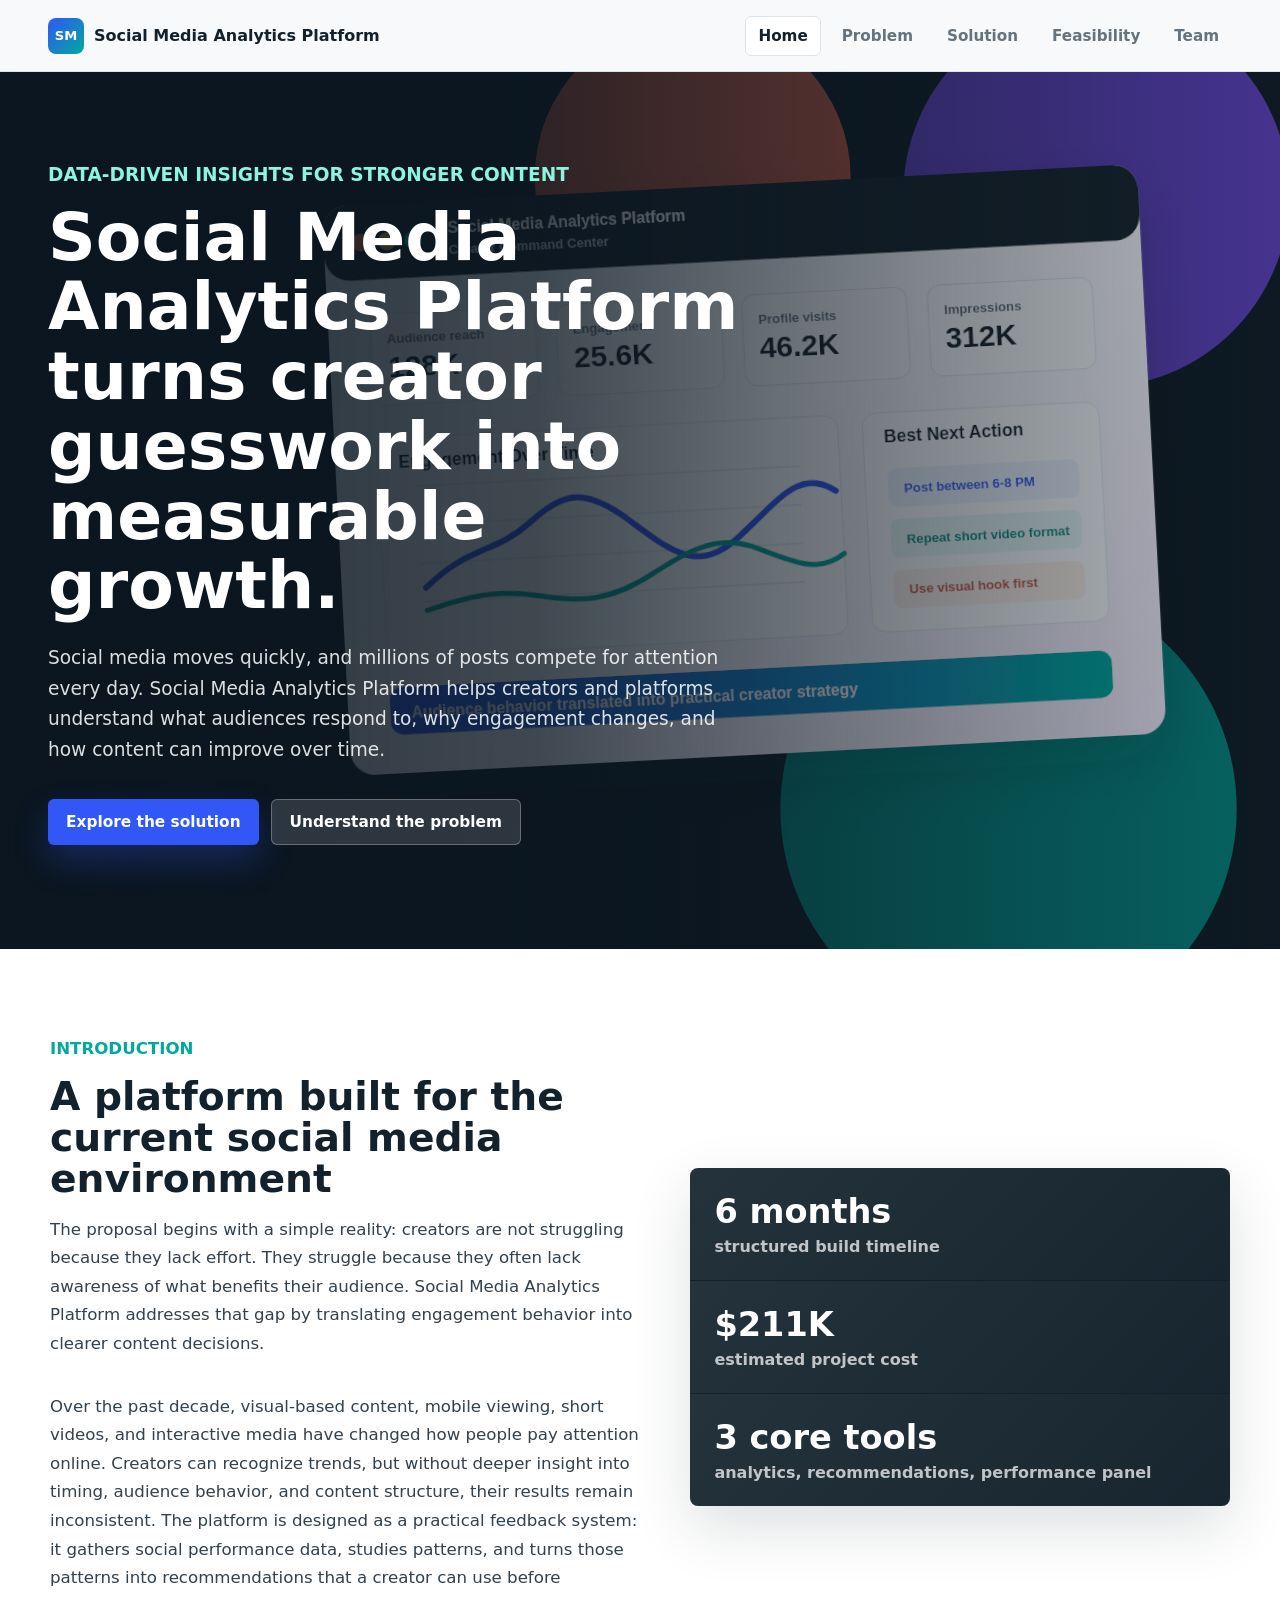
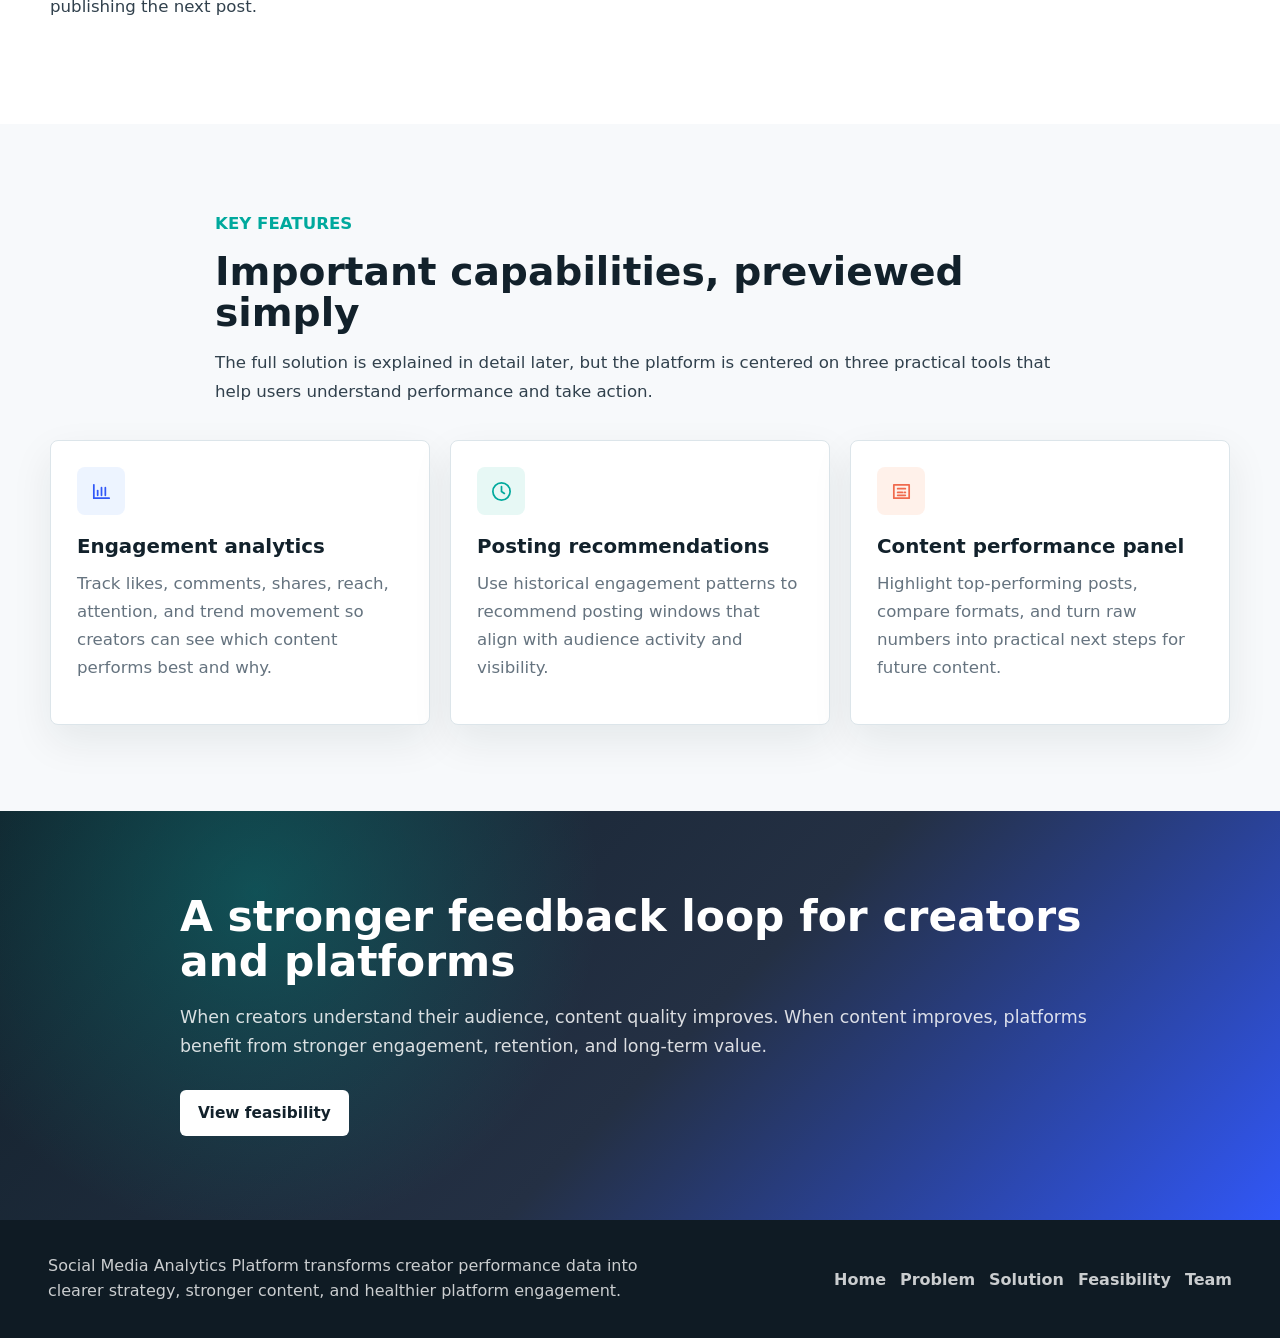
==== index.html @ 8b30f9f4 "Add files via upload" ====
<!doctype html>
<html lang="en">
  <head>
    <meta charset="UTF-8" />
    <meta name="viewport" content="width=device-width, initial-scale=1.0" />
    <title>Social Media Analytics Platform</title>
    <link rel="stylesheet" href="src/styles.css" />
    <link rel="stylesheet" href="src/team.css" />
    <link rel="stylesheet" href="src/brand-overrides.css" />
  </head>
  <body>
    <header class="site-header">
      <a href="index.html" class="brand">
        <span class="brand-mark">SM</span>
        <span>Social Media Analytics Platform</span>
      </a>
      <nav class="nav-links" aria-label="Main navigation">
        <a href="index.html" class="active">Home</a>
        <a href="problem.html">Problem</a>
        <a href="solution.html">Solution</a>
        <a href="feasibility.html">Feasibility</a>
        <a href="team.html">Team</a>
      </nav>
    </header>

    <main>
      <section class="home-hero">
        <div class="hero-shade">
          <div class="hero-copy">
            <p class="eyebrow">Data-driven insights for stronger content</p>
            <h1>Social Media Analytics Platform turns creator guesswork into measurable growth.</h1>
            <p>
              Social media moves quickly, and millions of posts compete for attention every day.
              Social Media Analytics Platform helps creators and platforms understand what audiences
              respond to, why engagement changes, and how content can improve over time.
            </p>
            <div class="hero-actions">
              <a class="button primary" href="solution.html">Explore the solution</a>
              <a class="button secondary" href="problem.html">Understand the problem</a>
            </div>
          </div>
        </div>
      </section>

      <section class="band intro-band">
        <div class="page-grid two">
          <div>
            <div class="section-header">
              <p class="eyebrow">Introduction</p>
              <h2>A platform built for the current social media environment</h2>
              <p>
                The proposal begins with a simple reality: creators are not struggling because they
                lack effort. They struggle because they often lack awareness of what benefits their
                audience. Social Media Analytics Platform addresses that gap by translating engagement
                behavior into clearer content decisions.
              </p>
            </div>
            <p class="rich-copy">
              Over the past decade, visual-based content, mobile viewing, short videos, and interactive
              media have changed how people pay attention online. Creators can recognize trends, but
              without deeper insight into timing, audience behavior, and content structure, their results
              remain inconsistent. The platform is designed as a practical feedback system: it gathers
              social performance data, studies patterns, and turns those patterns into recommendations
              that a creator can use before publishing the next post.
            </p>
          </div>

          <div class="stat-strip">
            <div>
              <strong>6 months</strong>
              <span>structured build timeline</span>
            </div>
            <div>
              <strong>$211K</strong>
              <span>estimated project cost</span>
            </div>
            <div>
              <strong>3 core tools</strong>
              <span>analytics, recommendations, performance panel</span>
            </div>
          </div>
        </div>
      </section>

      <section class="band">
        <div class="section-header">
          <p class="eyebrow">Key features</p>
          <h2>Important capabilities, previewed simply</h2>
          <p>
            The full solution is explained in detail later, but the platform is centered on three
            practical tools that help users understand performance and take action.
          </p>
        </div>

        <div class="card-grid">
          <article class="feature-card">
            <div class="feature-icon" aria-hidden="true">
              <svg class="icon" viewBox="0 0 24 24" fill="none" stroke="currentColor" stroke-width="1.8" stroke-linecap="round" stroke-linejoin="round">
                <path d="M4 19V5" /><path d="M4 19h16" /><path d="M8 16v-5" /><path d="M12 16V8" /><path d="M16 16v-8" />
              </svg>
            </div>
            <h3>Engagement analytics</h3>
            <p>
              Track likes, comments, shares, reach, attention, and trend movement so creators can see
              which content performs best and why.
            </p>
          </article>

          <article class="feature-card">
            <div class="feature-icon" aria-hidden="true">
              <svg class="icon" viewBox="0 0 24 24" fill="none" stroke="currentColor" stroke-width="1.8" stroke-linecap="round" stroke-linejoin="round">
                <path d="M12 21a9 9 0 1 0 0-18 9 9 0 0 0 0 18Z" /><path d="M12 7v5l3 2" />
              </svg>
            </div>
            <h3>Posting recommendations</h3>
            <p>
              Use historical engagement patterns to recommend posting windows that align with audience
              activity and visibility.
            </p>
          </article>

          <article class="feature-card">
            <div class="feature-icon" aria-hidden="true">
              <svg class="icon" viewBox="0 0 24 24" fill="none" stroke="currentColor" stroke-width="1.8" stroke-linecap="round" stroke-linejoin="round">
                <path d="M4 5h16v14H4Z" /><path d="M8 9h8" /><path d="M8 13h5" /><path d="M15 13h1" /><path d="M8 16h8" />
              </svg>
            </div>
            <h3>Content performance panel</h3>
            <p>
              Highlight top-performing posts, compare formats, and turn raw numbers into practical
              next steps for future content.
            </p>
          </article>
        </div>
      </section>

      <section class="cta-band">
        <div>
          <h2>A stronger feedback loop for creators and platforms</h2>
          <p>
            When creators understand their audience, content quality improves. When content improves,
            platforms benefit from stronger engagement, retention, and long-term value.
          </p>
          <a class="button light" href="feasibility.html">View feasibility</a>
        </div>
      </section>
    </main>

    <footer class="site-footer">
      <p>
        Social Media Analytics Platform transforms creator performance data into clearer strategy,
        stronger content, and healthier platform engagement.
      </p>
      <div class="footer-links">
        <a href="index.html">Home</a>
        <a href="problem.html">Problem</a>
        <a href="solution.html">Solution</a>
        <a href="feasibility.html">Feasibility</a>
        <a href="team.html">Team</a>
      </div>
    </footer>
  </body>
</html>
---- src/styles.css ----
:root {
  --ink: #12212b;
  --text: #31414d;
  --muted: #65737f;
  --line: #dce5ea;
  --paper: #f7f9fb;
  --white: #ffffff;
  --blue: #3157f7;
  --teal: #00a99d;
  --coral: #f06a4d;
  --gold: #e2a83d;
  --violet: #7a4df3;
  --shadow: 0 22px 60px rgba(18, 33, 43, 0.14);
}

* {
  box-sizing: border-box;
}

html {
  scroll-behavior: smooth;
}

body {
  margin: 0;
  background: var(--paper);
  color: var(--text);
  font-family: Inter, ui-sans-serif, system-ui, -apple-system, BlinkMacSystemFont, "Segoe UI", sans-serif;
  letter-spacing: 0;
}

a {
  color: inherit;
  text-decoration: none;
}

img {
  display: block;
  max-width: 100%;
}

.site-header {
  align-items: center;
  background: rgba(247, 249, 251, 0.88);
  backdrop-filter: blur(18px);
  border-bottom: 1px solid rgba(220, 229, 234, 0.9);
  display: flex;
  gap: 24px;
  justify-content: space-between;
  left: 0;
  min-height: 72px;
  padding: 14px 48px;
  position: sticky;
  right: 0;
  top: 0;
  z-index: 20;
}

.brand {
  align-items: center;
  color: var(--ink);
  display: inline-flex;
  font-size: 1rem;
  font-weight: 800;
  gap: 10px;
  min-width: max-content;
}

.brand-mark {
  align-items: center;
  background: linear-gradient(135deg, var(--blue), var(--teal));
  border-radius: 8px;
  color: var(--white);
  display: inline-flex;
  font-size: 0.82rem;
  height: 36px;
  justify-content: center;
  width: 36px;
}

.nav-links {
  align-items: center;
  display: flex;
  flex-wrap: wrap;
  gap: 8px;
  justify-content: flex-end;
}

.nav-links a {
  border: 1px solid transparent;
  border-radius: 6px;
  color: var(--muted);
  font-size: 0.95rem;
  font-weight: 700;
  padding: 10px 12px;
}

.nav-links a:hover,
.nav-links a.active {
  background: var(--white);
  border-color: var(--line);
  color: var(--ink);
}

.home-hero {
  background-image:
    linear-gradient(90deg, rgba(10, 21, 31, 0.9) 0%, rgba(10, 21, 31, 0.78) 42%, rgba(10, 21, 31, 0.28) 100%),
    url("../assets/hero-dashboard.svg");
  background-position: center;
  background-size: cover;
  min-height: 76vh;
}

.hero-shade {
  align-items: center;
  display: flex;
  min-height: 76vh;
  padding: 88px 48px 104px;
}

.hero-copy {
  color: var(--white);
  max-width: 740px;
}

.eyebrow {
  color: var(--teal);
  font-size: 0.78rem;
  font-weight: 900;
  letter-spacing: 0;
  margin: 0 0 12px;
  text-transform: uppercase;
}

.home-hero .eyebrow,
.page-hero .eyebrow,
.cta-band .eyebrow {
  color: #8ff4df;
}

h1,
h2,
h3,
p {
  margin-top: 0;
}

h1,
h2,
h3 {
  color: var(--ink);
  line-height: 1.05;
}

.hero-copy h1,
.page-hero h1,
.cta-band h2 {
  color: var(--white);
}

.hero-copy h1 {
  font-size: 4.15rem;
  margin-bottom: 22px;
  max-width: 820px;
}

.hero-copy p {
  color: rgba(255, 255, 255, 0.86);
  font-size: 1.16rem;
  line-height: 1.65;
  max-width: 700px;
}

.hero-actions {
  display: flex;
  flex-wrap: wrap;
  gap: 12px;
  margin-top: 34px;
}

.button {
  align-items: center;
  border-radius: 6px;
  display: inline-flex;
  font-size: 0.96rem;
  font-weight: 850;
  justify-content: center;
  min-height: 46px;
  padding: 12px 18px;
  transition: transform 0.2s ease, box-shadow 0.2s ease, background 0.2s ease;
}

.button:hover {
  transform: translateY(-1px);
}

.button.primary {
  background: var(--blue);
  box-shadow: 0 16px 34px rgba(49, 87, 247, 0.28);
  color: var(--white);
}

.button.secondary {
  background: rgba(255, 255, 255, 0.14);
  border: 1px solid rgba(255, 255, 255, 0.28);
  color: var(--white);
}

.button.light {
  background: var(--white);
  color: var(--ink);
}

.band {
  padding: 86px 48px;
}

.band.muted {
  background: #eef4f4;
}

.intro-band {
  background: var(--white);
}

.page-grid {
  display: grid;
  gap: 44px;
  margin: 0 auto;
  max-width: 1180px;
}

.page-grid.two {
  grid-template-columns: minmax(0, 1.05fr) minmax(300px, 0.95fr);
}

.section-header {
  margin: 0 auto 34px;
  max-width: 850px;
}

.page-grid .section-header {
  margin-left: 0;
}

.section-header h2,
.band h2 {
  font-size: 2.45rem;
  margin-bottom: 16px;
}

.section-header p,
.rich-copy,
.band p {
  font-size: 1.04rem;
  line-height: 1.72;
}

.rich-copy {
  color: var(--text);
  max-width: 850px;
}

.stat-strip {
  align-self: center;
  background: var(--ink);
  border-radius: 8px;
  box-shadow: var(--shadow);
  color: var(--white);
  display: grid;
  gap: 1px;
  overflow: hidden;
}

.stat-strip div {
  background: linear-gradient(135deg, rgba(255, 255, 255, 0.08), rgba(255, 255, 255, 0.02));
  padding: 24px;
}

.stat-strip strong {
  display: block;
  font-size: 2.1rem;
  margin-bottom: 6px;
}

.stat-strip span {
  color: rgba(255, 255, 255, 0.72);
  font-weight: 700;
}

.card-grid,
.detail-grid,
.budget-grid {
  display: grid;
  gap: 20px;
  margin: 0 auto;
  max-width: 1180px;
}

.card-grid {
  grid-template-columns: repeat(3, minmax(0, 1fr));
}

.feature-card,
.detail-grid article,
.budget-grid article,
.stacked-item,
.quote-panel,
.qualification-panel,
.feature-board-frame {
  background: var(--white);
  border: 1px solid var(--line);
  border-radius: 8px;
  box-shadow: 0 16px 42px rgba(18, 33, 43, 0.08);
}

.feature-card {
  min-height: 280px;
  padding: 26px;
}

.feature-icon {
  align-items: center;
  background: #edf4ff;
  border-radius: 8px;
  color: var(--blue);
  display: inline-flex;
  height: 48px;
  justify-content: center;
  margin-bottom: 22px;
  width: 48px;
}

.feature-card:nth-child(2) .feature-icon {
  background: #e7f8f5;
  color: var(--teal);
}

.feature-card:nth-child(3) .feature-icon {
  background: #fff1ea;
  color: var(--coral);
}

.feature-card h3,
.detail-grid h3,
.stacked-item h3,
.timeline-list h3 {
  font-size: 1.24rem;
  margin-bottom: 12px;
}

.feature-card p,
.detail-grid p,
.stacked-item p,
.timeline-list p {
  color: var(--muted);
  line-height: 1.68;
}

.icon {
  height: 23px;
  width: 23px;
}

.cta-band {
  background:
    radial-gradient(circle at 20% 20%, rgba(0, 169, 157, 0.32), transparent 32%),
    linear-gradient(135deg, #12212b 0%, #243044 54%, #3157f7 100%);
  color: var(--white);
  padding: 84px 48px;
}

.cta-band.teal {
  background:
    radial-gradient(circle at 80% 22%, rgba(240, 106, 77, 0.32), transparent 30%),
    linear-gradient(135deg, #12322d 0%, #006f73 52%, #3157f7 100%);
}

.cta-band.final {
  background:
    radial-gradient(circle at 18% 22%, rgba(226, 168, 61, 0.3), transparent 30%),
    linear-gradient(135deg, #121d2b 0%, #283d4f 48%, #7a4df3 100%);
}

.cta-band div {
  margin: 0 auto;
  max-width: 920px;
}

.cta-band h2 {
  font-size: 2.65rem;
  margin-bottom: 18px;
}

.cta-band p {
  color: rgba(255, 255, 255, 0.84);
  font-size: 1.09rem;
  line-height: 1.72;
  margin-bottom: 28px;
}

.page-hero {
  color: var(--white);
  padding: 96px 48px;
}

.page-hero.compact {
  min-height: 410px;
}

.page-hero h1 {
  font-size: 3.45rem;
  margin-bottom: 20px;
  max-width: 900px;
}

.page-hero p {
  color: rgba(255, 255, 255, 0.84);
  font-size: 1.12rem;
  line-height: 1.65;
  max-width: 790px;
}

.problem-hero {
  background:
    linear-gradient(90deg, rgba(18, 33, 43, 0.94), rgba(18, 33, 43, 0.62)),
    url("../assets/problem-signals.svg");
  background-position: center;
  background-size: cover;
}

.solution-hero {
  background:
    linear-gradient(90deg, rgba(18, 33, 43, 0.94), rgba(18, 33, 43, 0.42)),
    url("../assets/feature-board.svg");
  background-position: center;
  background-size: cover;
}

.feasibility-hero {
  background:
    linear-gradient(90deg, rgba(18, 33, 43, 0.94), rgba(18, 33, 43, 0.46)),
    url("../assets/timeline-cost.svg");
  background-position: center;
  background-size: cover;
}

.team-hero {
  background:
    linear-gradient(90deg, rgba(18, 33, 43, 0.94), rgba(18, 33, 43, 0.58)),
    radial-gradient(circle at 78% 22%, rgba(0, 169, 157, 0.58), transparent 30%),
    linear-gradient(135deg, #12212b 0%, #243044 52%, #3157f7 100%);
}

.problem-layout {
  align-items: center;
  display: grid;
  gap: 44px;
  grid-template-columns: minmax(0, 1fr) minmax(320px, 0.8fr);
  margin: 0 auto;
  max-width: 1180px;
}

.signal-panel {
  background: #162533;
  border-radius: 8px;
  box-shadow: var(--shadow);
  overflow: hidden;
}

.stacked-list {
  display: grid;
  gap: 16px;
  margin: 0 auto;
  max-width: 980px;
}

.stacked-item {
  display: grid;
  gap: 22px;
  grid-template-columns: 70px 1fr;
  padding: 24px;
}

.stacked-item > span {
  align-items: center;
  background: var(--ink);
  border-radius: 8px;
  color: var(--white);
  display: inline-flex;
  font-weight: 900;
  height: 52px;
  justify-content: center;
  width: 52px;
}

.quote-panel {
  align-self: center;
  border-left: 5px solid var(--coral);
  padding: 34px;
}

.quote-panel p {
  color: var(--ink);
  font-size: 1.25rem;
  font-weight: 800;
  line-height: 1.55;
  margin: 0;
}

.feature-board-section {
  background: var(--white);
}

.feature-board-frame {
  margin: 0 auto;
  max-width: 1180px;
  overflow: hidden;
  padding: 12px;
}

.feature-board-frame img {
  aspect-ratio: 1200 / 780;
  border-radius: 6px;
  object-fit: contain;
  width: 100%;
}

.feature-board-frame figcaption {
  color: var(--muted);
  font-size: 0.9rem;
  font-weight: 700;
  padding: 12px 4px 2px;
}

.workflow-list {
  counter-reset: step;
  display: grid;
  gap: 14px;
  list-style: none;
  margin: 0 auto;
  max-width: 900px;
  padding: 0;
}

.workflow-list li {
  align-items: center;
  background: var(--white);
  border: 1px solid var(--line);
  border-radius: 8px;
  display: grid;
  gap: 18px;
  grid-template-columns: 54px 1fr;
  padding: 18px;
}

.workflow-list span {
  align-items: center;
  background: linear-gradient(135deg, var(--blue), var(--teal));
  border-radius: 8px;
  color: var(--white);
  display: inline-flex;
  font-weight: 900;
  height: 44px;
  justify-content: center;
  width: 44px;
}

.workflow-list p {
  margin: 0;
}

.detail-grid {
  grid-template-columns: repeat(3, minmax(0, 1fr));
}

.detail-grid article {
  padding: 28px;
}

.detail-grid .icon {
  color: var(--blue);
  height: 34px;
  margin-bottom: 22px;
  width: 34px;
}

.timeline-list {
  display: grid;
  gap: 14px;
}

.timeline-list article {
  border-left: 4px solid var(--teal);
  padding: 4px 0 4px 18px;
}

.timeline-image {
  align-self: center;
  background: var(--white);
  border: 1px solid var(--line);
  border-radius: 8px;
  box-shadow: var(--shadow);
  width: 100%;
}

.budget-grid {
  grid-template-columns: repeat(4, minmax(0, 1fr));
}

.budget-grid article {
  min-height: 150px;
  padding: 24px;
}

.budget-grid span {
  color: var(--muted);
  display: block;
  font-size: 0.94rem;
  font-weight: 800;
  line-height: 1.45;
  margin-bottom: 18px;
}

.budget-grid strong {
  color: var(--ink);
  display: block;
  font-size: 2rem;
}

.qualification-panel {
  align-self: center;
  display: grid;
  gap: 14px;
  padding: 24px;
}

.qualification-panel div {
  align-items: center;
  background: #f2f6f7;
  border-radius: 8px;
  display: grid;
  gap: 14px;
  grid-template-columns: 38px 1fr;
  padding: 16px;
}

.qualification-panel .icon {
  color: var(--teal);
}

.qualification-panel span {
  color: var(--ink);
  font-weight: 850;
}

.team-section {
  background: var(--white);
}

.team-grid {
  display: grid;
  gap: 20px;
  grid-template-columns: repeat(4, minmax(0, 1fr));
  margin: 0 auto;
  max-width: 1180px;
}

.team-card {
  background: var(--white);
  border: 1px solid var(--line);
  border-radius: 8px;
  box-shadow: 0 16px 42px rgba(18, 33, 43, 0.08);
  display: grid;
  gap: 18px;
  min-height: 300px;
  padding: 26px;
}

.team-avatar {
  align-items: center;
  background: linear-gradient(135deg, var(--blue), var(--teal));
  border-radius: 8px;
  color: var(--white);
  display: inline-flex;
  font-size: 1.1rem;
  font-weight: 900;
  height: 58px;
  justify-content: center;
  width: 58px;
}

.team-card h3 {
  font-size: 1.28rem;
  margin-bottom: 8px;
}

.team-card span {
  color: var(--blue);
  display: block;
  font-size: 0.82rem;
  font-weight: 900;
  margin-bottom: 18px;
  text-transform: uppercase;
}

.team-card p {
  color: var(--muted);
  line-height: 1.66;
  margin: 0;
}

.video-frame {
  background: var(--ink);
  border: 1px solid rgba(18, 33, 43, 0.18);
  border-radius: 8px;
  box-shadow: var(--shadow);
  margin: 0 auto;
  max-width: 980px;
  overflow: hidden;
  padding: 10px;
}

.video-frame video {
  aspect-ratio: 16 / 9;
  background: #0f1b24;
  border-radius: 6px;
  display: block;
  width: 100%;
}

.site-footer {
  align-items: center;
  background: #0f1b24;
  color: rgba(255, 255, 255, 0.78);
  display: flex;
  gap: 24px;
  justify-content: space-between;
  padding: 34px 48px;
}

.site-footer p {
  line-height: 1.55;
  margin: 0;
  max-width: 640px;
}

.footer-links {
  display: flex;
  flex-wrap: wrap;
  gap: 14px;
  justify-content: flex-end;
}

.footer-links a {
  color: rgba(255, 255, 255, 0.78);
  font-weight: 800;
}

.footer-links a:hover {
  color: var(--white);
}

@media (max-width: 980px) {
  .site-header {
    align-items: flex-start;
    flex-direction: column;
    padding: 16px 24px;
  }

  .nav-links {
    justify-content: flex-start;
  }

  .hero-shade,
  .band,
  .page-hero,
  .cta-band {
    padding-left: 24px;
    padding-right: 24px;
  }

  .hero-copy h1,
  .page-hero h1 {
    font-size: 3rem;
  }

  .page-grid.two,
  .problem-layout,
  .card-grid,
  .detail-grid,
  .budget-grid,
  .team-grid {
    grid-template-columns: 1fr;
  }

  .budget-grid {
    grid-template-columns: repeat(2, minmax(0, 1fr));
  }

  .feature-card {
    min-height: 220px;
  }

  .team-card {
    min-height: auto;
  }

  .site-footer {
    align-items: flex-start;
    flex-direction: column;
    padding-left: 24px;
    padding-right: 24px;
  }
}

@media (max-width: 640px) {
  .home-hero,
  .hero-shade {
    min-height: 680px;
  }

  .hero-copy h1,
  .page-hero h1 {
    font-size: 2.32rem;
  }

  .section-header h2,
  .band h2,
  .cta-band h2 {
    font-size: 2rem;
  }

  .hero-copy p,
  .page-hero p,
  .section-header p,
  .rich-copy,
  .band p {
    font-size: 1rem;
  }

  .button {
    width: 100%;
  }

  .nav-links a {
    padding: 9px 10px;
  }

  .stacked-item,
  .workflow-list li {
    grid-template-columns: 1fr;
  }

  .budget-grid {
    grid-template-columns: 1fr;
  }
}
---- src/team.css ----
.team-hero {
  background:
    linear-gradient(90deg, rgba(18, 33, 43, 0.98), rgba(18, 33, 43, 0.7)),
    radial-gradient(circle at 78% 22%, rgba(0, 169, 157, 0.58), transparent 30%),
    linear-gradient(135deg, #12212b 0%, #243044 52%, #3157f7 100%);
  overflow: hidden;
  padding-bottom: 72px;
  padding-top: 72px;
}

.team-hero-inner {
  align-items: center;
  display: grid;
  gap: 48px;
  grid-template-columns: minmax(0, 0.95fr) minmax(360px, 0.85fr);
  margin: 0 auto;
  max-width: 1280px;
}

.team-hero-copy {
  position: relative;
  z-index: 2;
}

.team-hero-media {
  aspect-ratio: 16 / 9;
  border: 1px solid rgba(255, 255, 255, 0.22);
  border-radius: 8px;
  box-shadow: 0 28px 80px rgba(3, 13, 24, 0.34);
  margin: 0;
  overflow: hidden;
  position: relative;
}

.team-hero-media::after {
  background: linear-gradient(90deg, rgba(18, 33, 43, 0.28), transparent 48%);
  content: "";
  inset: 0;
  pointer-events: none;
  position: absolute;
}

.team-hero-media img {
  display: block;
  height: 100%;
  object-fit: cover;
  width: 100%;
}

.team-section {
  background: var(--white);
}

.team-grid {
  display: grid;
  gap: 20px;
  grid-template-columns: repeat(4, minmax(0, 1fr));
  margin: 0 auto;
  max-width: 1180px;
}

.team-card {
  background: var(--white);
  border: 1px solid var(--line);
  border-radius: 8px;
  box-shadow: 0 16px 42px rgba(18, 33, 43, 0.08);
  display: grid;
  gap: 18px;
  min-height: 300px;
  padding: 26px;
}

.team-avatar {
  align-items: center;
  background: linear-gradient(135deg, var(--blue), var(--teal));
  border-radius: 8px;
  color: var(--white);
  display: inline-flex;
  font-size: 1.1rem;
  font-weight: 900;
  height: 58px;
  justify-content: center;
  width: 58px;
}

.team-card h3 {
  font-size: 1.28rem;
  margin-bottom: 8px;
}

.team-card span {
  color: var(--blue);
  display: block;
  font-size: 0.82rem;
  font-weight: 900;
  margin-bottom: 18px;
  text-transform: uppercase;
}

.team-card p {
  color: var(--muted);
  line-height: 1.66;
  margin: 0;
}

.video-frame {
  background: var(--ink);
  border: 1px solid rgba(18, 33, 43, 0.18);
  border-radius: 8px;
  box-shadow: var(--shadow);
  margin: 0 auto;
  max-width: 980px;
  overflow: hidden;
  padding: 10px;
}

.video-frame video {
  aspect-ratio: 16 / 9;
  background: #0f1b24;
  border-radius: 6px;
  display: block;
  width: 100%;
}

@media (max-width: 980px) {
  .team-hero-inner {
    grid-template-columns: 1fr;
  }

  .team-hero-media {
    max-width: 680px;
  }

  .team-grid {
    grid-template-columns: 1fr;
  }

  .team-card {
    min-height: auto;
  }
}
---- src/brand-overrides.css ----
.home-hero {
  background-image:
    linear-gradient(90deg, rgba(10, 21, 31, 0.9) 0%, rgba(10, 21, 31, 0.78) 42%, rgba(10, 21, 31, 0.28) 100%),
    url("../assets/hero-dashboard-renamed.svg");
}

.solution-hero {
  background:
    linear-gradient(90deg, rgba(18, 33, 43, 0.94), rgba(18, 33, 43, 0.42)),
    url("../assets/feature-board-renamed.svg");
  background-position: center;
  background-size: cover;
}

.feasibility-hero {
  background:
    linear-gradient(90deg, rgba(18, 33, 43, 0.94), rgba(18, 33, 43, 0.46)),
    url("../assets/timeline-cost-renamed.svg");
  background-position: center;
  background-size: cover;
}
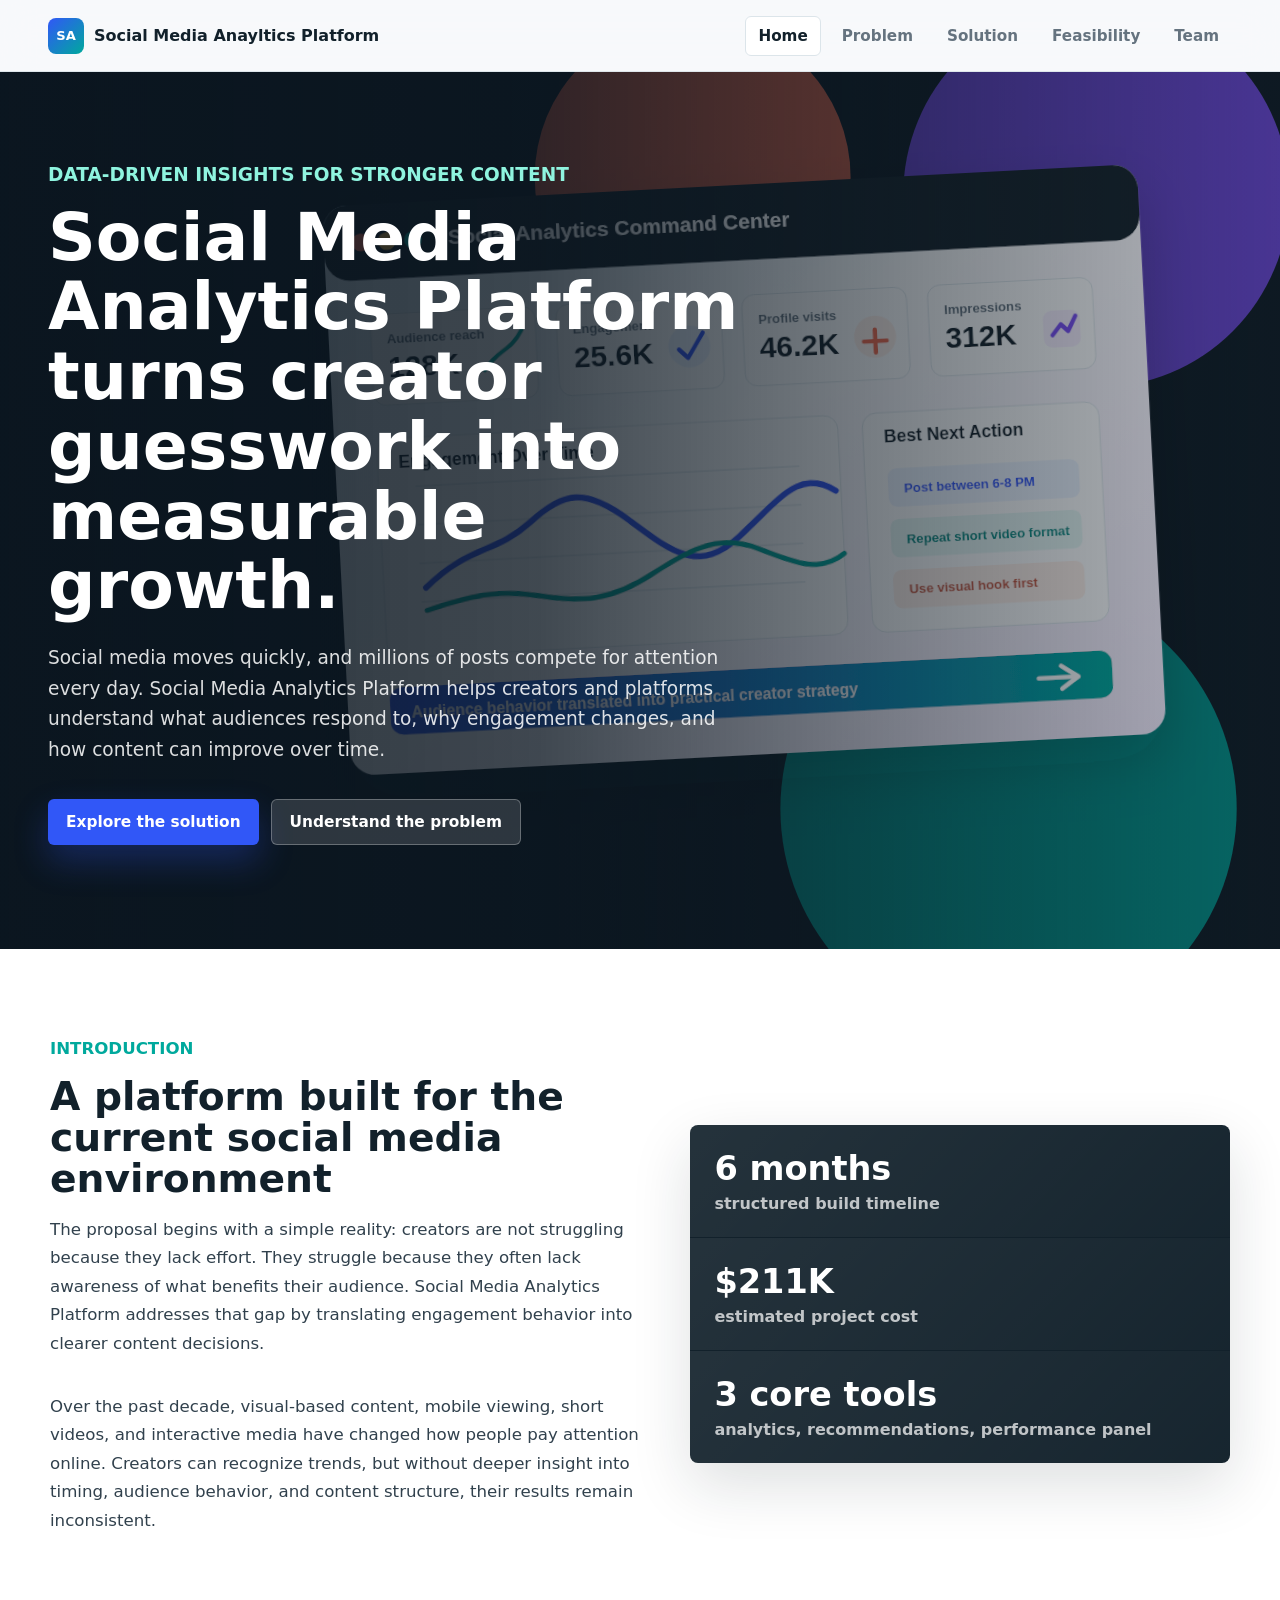
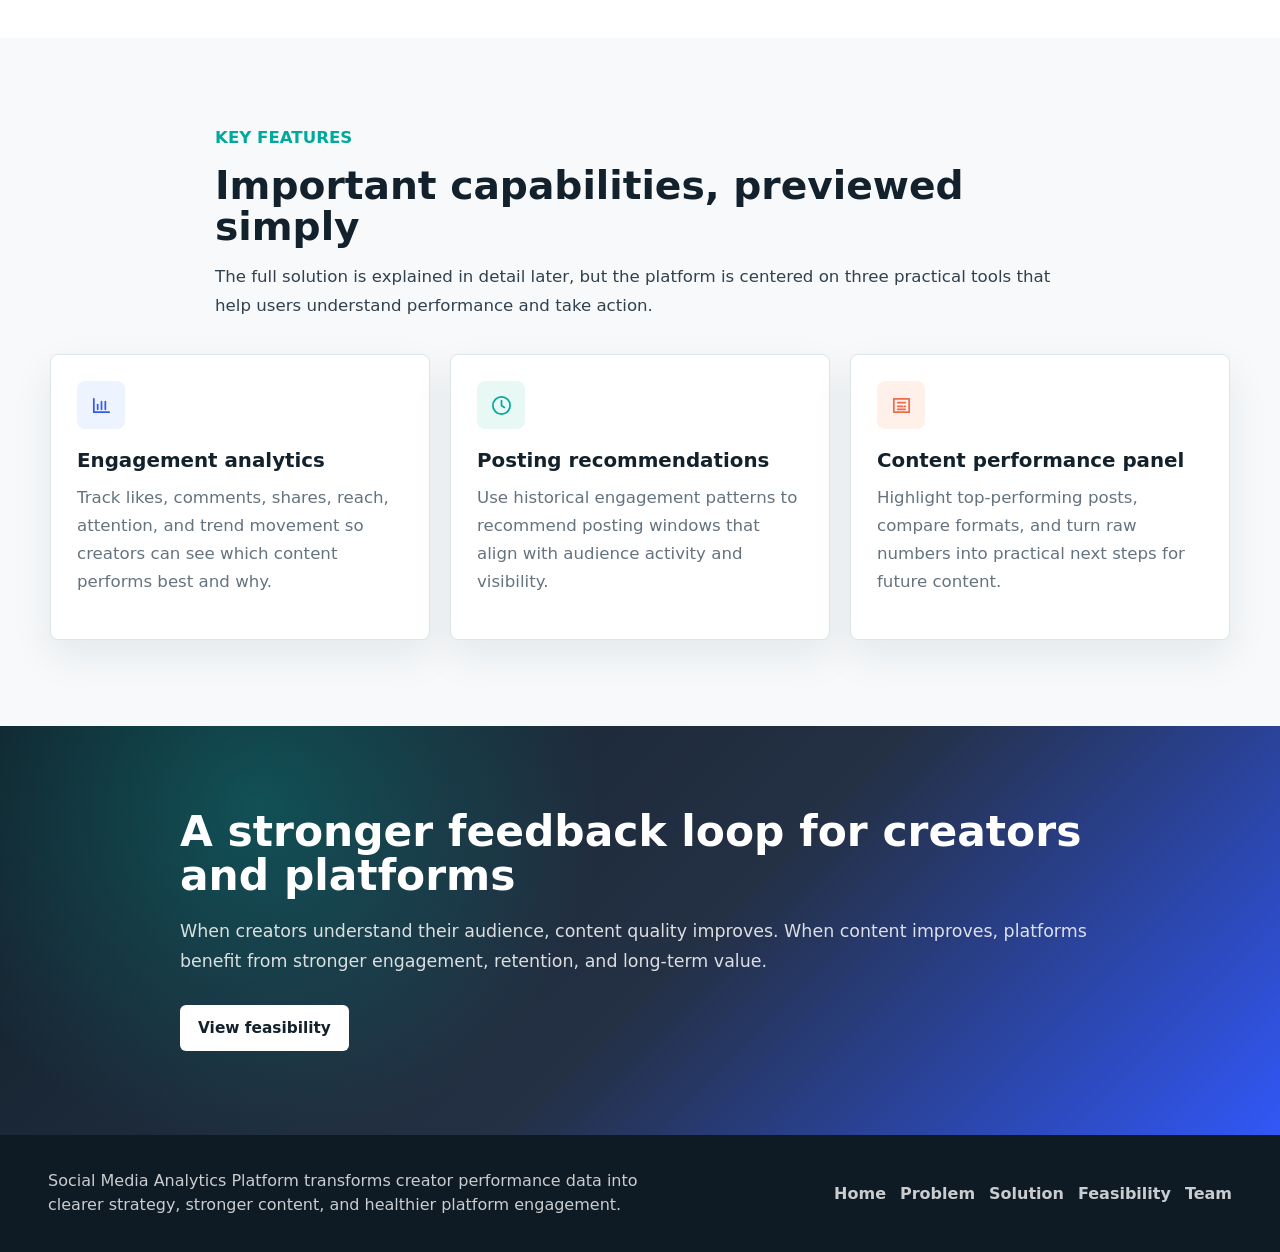
==== commit 27f2ae4e: "Add files via upload" ====
--- a/index.html
+++ b/index.html
@@ -3,161 +3,13 @@
   <head>
     <meta charset="UTF-8" />
     <meta name="viewport" content="width=device-width, initial-scale=1.0" />
-    <title>Social Media Analytics Platform</title>
+    <title>Social Analytics</title>
     <link rel="stylesheet" href="src/styles.css" />
-    <link rel="stylesheet" href="src/team.css" />
-    <link rel="stylesheet" href="src/brand-overrides.css" />
   </head>
   <body>
-    <header class="site-header">
-      <a href="index.html" class="brand">
-        <span class="brand-mark">SM</span>
-        <span>Social Media Analytics Platform</span>
-      </a>
-      <nav class="nav-links" aria-label="Main navigation">
-        <a href="index.html" class="active">Home</a>
-        <a href="problem.html">Problem</a>
-        <a href="solution.html">Solution</a>
-        <a href="feasibility.html">Feasibility</a>
-        <a href="team.html">Team</a>
-      </nav>
-    </header>
-
-    <main>
-      <section class="home-hero">
-        <div class="hero-shade">
-          <div class="hero-copy">
-            <p class="eyebrow">Data-driven insights for stronger content</p>
-            <h1>Social Media Analytics Platform turns creator guesswork into measurable growth.</h1>
-            <p>
-              Social media moves quickly, and millions of posts compete for attention every day.
-              Social Media Analytics Platform helps creators and platforms understand what audiences
-              respond to, why engagement changes, and how content can improve over time.
-            </p>
-            <div class="hero-actions">
-              <a class="button primary" href="solution.html">Explore the solution</a>
-              <a class="button secondary" href="problem.html">Understand the problem</a>
-            </div>
-          </div>
-        </div>
-      </section>
-
-      <section class="band intro-band">
-        <div class="page-grid two">
-          <div>
-            <div class="section-header">
-              <p class="eyebrow">Introduction</p>
-              <h2>A platform built for the current social media environment</h2>
-              <p>
-                The proposal begins with a simple reality: creators are not struggling because they
-                lack effort. They struggle because they often lack awareness of what benefits their
-                audience. Social Media Analytics Platform addresses that gap by translating engagement
-                behavior into clearer content decisions.
-              </p>
-            </div>
-            <p class="rich-copy">
-              Over the past decade, visual-based content, mobile viewing, short videos, and interactive
-              media have changed how people pay attention online. Creators can recognize trends, but
-              without deeper insight into timing, audience behavior, and content structure, their results
-              remain inconsistent. The platform is designed as a practical feedback system: it gathers
-              social performance data, studies patterns, and turns those patterns into recommendations
-              that a creator can use before publishing the next post.
-            </p>
-          </div>
-
-          <div class="stat-strip">
-            <div>
-              <strong>6 months</strong>
-              <span>structured build timeline</span>
-            </div>
-            <div>
-              <strong>$211K</strong>
-              <span>estimated project cost</span>
-            </div>
-            <div>
-              <strong>3 core tools</strong>
-              <span>analytics, recommendations, performance panel</span>
-            </div>
-          </div>
-        </div>
-      </section>
-
-      <section class="band">
-        <div class="section-header">
-          <p class="eyebrow">Key features</p>
-          <h2>Important capabilities, previewed simply</h2>
-          <p>
-            The full solution is explained in detail later, but the platform is centered on three
-            practical tools that help users understand performance and take action.
-          </p>
-        </div>
-
-        <div class="card-grid">
-          <article class="feature-card">
-            <div class="feature-icon" aria-hidden="true">
-              <svg class="icon" viewBox="0 0 24 24" fill="none" stroke="currentColor" stroke-width="1.8" stroke-linecap="round" stroke-linejoin="round">
-                <path d="M4 19V5" /><path d="M4 19h16" /><path d="M8 16v-5" /><path d="M12 16V8" /><path d="M16 16v-8" />
-              </svg>
-            </div>
-            <h3>Engagement analytics</h3>
-            <p>
-              Track likes, comments, shares, reach, attention, and trend movement so creators can see
-              which content performs best and why.
-            </p>
-          </article>
-
-          <article class="feature-card">
-            <div class="feature-icon" aria-hidden="true">
-              <svg class="icon" viewBox="0 0 24 24" fill="none" stroke="currentColor" stroke-width="1.8" stroke-linecap="round" stroke-linejoin="round">
-                <path d="M12 21a9 9 0 1 0 0-18 9 9 0 0 0 0 18Z" /><path d="M12 7v5l3 2" />
-              </svg>
-            </div>
-            <h3>Posting recommendations</h3>
-            <p>
-              Use historical engagement patterns to recommend posting windows that align with audience
-              activity and visibility.
-            </p>
-          </article>
-
-          <article class="feature-card">
-            <div class="feature-icon" aria-hidden="true">
-              <svg class="icon" viewBox="0 0 24 24" fill="none" stroke="currentColor" stroke-width="1.8" stroke-linecap="round" stroke-linejoin="round">
-                <path d="M4 5h16v14H4Z" /><path d="M8 9h8" /><path d="M8 13h5" /><path d="M15 13h1" /><path d="M8 16h8" />
-              </svg>
-            </div>
-            <h3>Content performance panel</h3>
-            <p>
-              Highlight top-performing posts, compare formats, and turn raw numbers into practical
-              next steps for future content.
-            </p>
-          </article>
-        </div>
-      </section>
-
-      <section class="cta-band">
-        <div>
-          <h2>A stronger feedback loop for creators and platforms</h2>
-          <p>
-            When creators understand their audience, content quality improves. When content improves,
-            platforms benefit from stronger engagement, retention, and long-term value.
-          </p>
-          <a class="button light" href="feasibility.html">View feasibility</a>
-        </div>
-      </section>
-    </main>
-
-    <footer class="site-footer">
-      <p>
-        Social Media Analytics Platform transforms creator performance data into clearer strategy,
-        stronger content, and healthier platform engagement.
-      </p>
-      <div class="footer-links">
-        <a href="index.html">Home</a>
-        <a href="problem.html">Problem</a>
-        <a href="solution.html">Solution</a>
-        <a href="feasibility.html">Feasibility</a>
-        <a href="team.html">Team</a>
-      </div>
-    </footer>
+    <div id="root"></div>
+    <script src="vendor/react.production.min.js"></script>
+    <script src="vendor/react-dom.production.min.js"></script>
+    <script src="src/app-static.js"></script>
   </body>
 </html>
--- a/src/styles.css
+++ b/src/styles.css
@@ -445,13 +445,6 @@
   background-size: cover;
 }
 
-.team-hero {
-  background:
-    linear-gradient(90deg, rgba(18, 33, 43, 0.94), rgba(18, 33, 43, 0.58)),
-    radial-gradient(circle at 78% 22%, rgba(0, 169, 157, 0.58), transparent 30%),
-    linear-gradient(135deg, #12212b 0%, #243044 52%, #3157f7 100%);
-}
-
 .problem-layout {
   align-items: center;
   display: grid;
@@ -654,6 +647,179 @@
   font-weight: 850;
 }
 
+.site-footer {
+  align-items: center;
+  background: #0f1b24;
+  color: rgba(255, 255, 255, 0.78);
+  display: flex;
+  gap: 24px;
+  justify-content: space-between;
+  padding: 34px 48px;
+}
+
+.site-footer p {
+  line-height: 1.55;
+  margin: 0;
+  max-width: 640px;
+}
+
+.footer-links {
+  display: flex;
+  flex-wrap: wrap;
+  gap: 14px;
+  justify-content: flex-end;
+}
+
+.footer-links a {
+  color: rgba(255, 255, 255, 0.78);
+  font-weight: 800;
+}
+
+.footer-links a:hover {
+  color: var(--white);
+}
+
+@media (max-width: 980px) {
+  .site-header {
+    align-items: flex-start;
+    flex-direction: column;
+    padding: 16px 24px;
+  }
+
+  .nav-links {
+    justify-content: flex-start;
+  }
+
+  .hero-shade,
+  .band,
+  .page-hero,
+  .cta-band {
+    padding-left: 24px;
+    padding-right: 24px;
+  }
+
+  .hero-copy h1,
+  .page-hero h1 {
+    font-size: 3rem;
+  }
+
+  .page-grid.two,
+  .problem-layout,
+  .card-grid,
+  .detail-grid,
+  .budget-grid {
+    grid-template-columns: 1fr;
+  }
+
+  .budget-grid {
+    grid-template-columns: repeat(2, minmax(0, 1fr));
+  }
+
+  .feature-card {
+    min-height: 220px;
+  }
+
+  .site-footer {
+    align-items: flex-start;
+    flex-direction: column;
+    padding-left: 24px;
+    padding-right: 24px;
+  }
+}
+
+@media (max-width: 640px) {
+  .home-hero,
+  .hero-shade {
+    min-height: 680px;
+  }
+
+  .hero-copy h1,
+  .page-hero h1 {
+    font-size: 2.32rem;
+  }
+
+  .section-header h2,
+  .band h2,
+  .cta-band h2 {
+    font-size: 2rem;
+  }
+
+  .hero-copy p,
+  .page-hero p,
+  .section-header p,
+  .rich-copy,
+  .band p {
+    font-size: 1rem;
+  }
+
+  .button {
+    width: 100%;
+  }
+
+  .nav-links a {
+    padding: 9px 10px;
+  }
+
+  .stacked-item,
+  .workflow-list li {
+    grid-template-columns: 1fr;
+  }
+
+  .budget-grid {
+    grid-template-columns: 1fr;
+  }
+}
+
+/* Team page */
+.team-hero {
+  background:
+    linear-gradient(90deg, rgba(18, 33, 43, 0.98), rgba(18, 33, 43, 0.7)),
+    radial-gradient(circle at 78% 22%, rgba(0, 169, 157, 0.58), transparent 30%),
+    linear-gradient(135deg, #12212b 0%, #243044 52%, #3157f7 100%);
+  overflow: hidden;
+  padding-bottom: 72px;
+  padding-top: 72px;
+}
+
+.team-hero-inner {
+  align-items: center;
+  display: grid;
+  gap: 48px;
+  grid-template-columns: minmax(0, 0.95fr) minmax(360px, 0.85fr);
+  margin: 0 auto;
+  max-width: 1280px;
+}
+
+.team-hero-copy {
+  position: relative;
+  z-index: 2;
+}
+
+.team-hero-media {
+  aspect-ratio: 16 / 9;
+  border: 1px solid rgba(255, 255, 255, 0.22);
+  border-radius: 8px;
+  box-shadow: 0 28px 80px rgba(3, 13, 24, 0.34);
+  margin: 0;
+  overflow: hidden;
+  position: relative;
+}
+
+.team-hero-media::after {
+  background: linear-gradient(90deg, rgba(18, 33, 43, 0.28), transparent 48%);
+  content: "";
+  inset: 0;
+  pointer-events: none;
+  position: absolute;
+}
+
+.team-hero-media img {
+  display: block;
+  height: 100%;
+  object-fit: cover;
+  width: 100%;
+}
+
 .team-section {
   background: var(--white);
 }
@@ -729,130 +895,21 @@
   width: 100%;
 }
 
-.site-footer {
-  align-items: center;
-  background: #0f1b24;
-  color: rgba(255, 255, 255, 0.78);
-  display: flex;
-  gap: 24px;
-  justify-content: space-between;
-  padding: 34px 48px;
-}
-
-.site-footer p {
-  line-height: 1.55;
-  margin: 0;
-  max-width: 640px;
-}
-
-.footer-links {
-  display: flex;
-  flex-wrap: wrap;
-  gap: 14px;
-  justify-content: flex-end;
-}
-
-.footer-links a {
-  color: rgba(255, 255, 255, 0.78);
-  font-weight: 800;
-}
-
-.footer-links a:hover {
-  color: var(--white);
-}
-
 @media (max-width: 980px) {
-  .site-header {
-    align-items: flex-start;
-    flex-direction: column;
-    padding: 16px 24px;
-  }
-
-  .nav-links {
-    justify-content: flex-start;
-  }
-
-  .hero-shade,
-  .band,
-  .page-hero,
-  .cta-band {
-    padding-left: 24px;
-    padding-right: 24px;
-  }
-
-  .hero-copy h1,
-  .page-hero h1 {
-    font-size: 3rem;
-  }
-
-  .page-grid.two,
-  .problem-layout,
-  .card-grid,
-  .detail-grid,
-  .budget-grid,
+  .team-hero-inner {
+    grid-template-columns: 1fr;
+  }
+
+  .team-hero-media {
+    max-width: 680px;
+  }
+
   .team-grid {
     grid-template-columns: 1fr;
   }
 
-  .budget-grid {
-    grid-template-columns: repeat(2, minmax(0, 1fr));
-  }
-
-  .feature-card {
-    min-height: 220px;
-  }
-
   .team-card {
     min-height: auto;
   }
-
-  .site-footer {
-    align-items: flex-start;
-    flex-direction: column;
-    padding-left: 24px;
-    padding-right: 24px;
-  }
-}
-
-@media (max-width: 640px) {
-  .home-hero,
-  .hero-shade {
-    min-height: 680px;
-  }
-
-  .hero-copy h1,
-  .page-hero h1 {
-    font-size: 2.32rem;
-  }
-
-  .section-header h2,
-  .band h2,
-  .cta-band h2 {
-    font-size: 2rem;
-  }
-
-  .hero-copy p,
-  .page-hero p,
-  .section-header p,
-  .rich-copy,
-  .band p {
-    font-size: 1rem;
-  }
-
-  .button {
-    width: 100%;
-  }
-
-  .nav-links a {
-    padding: 9px 10px;
-  }
-
-  .stacked-item,
-  .workflow-list li {
-    grid-template-columns: 1fr;
-  }
-
-  .budget-grid {
-    grid-template-columns: 1fr;
-  }
-}
+}
+
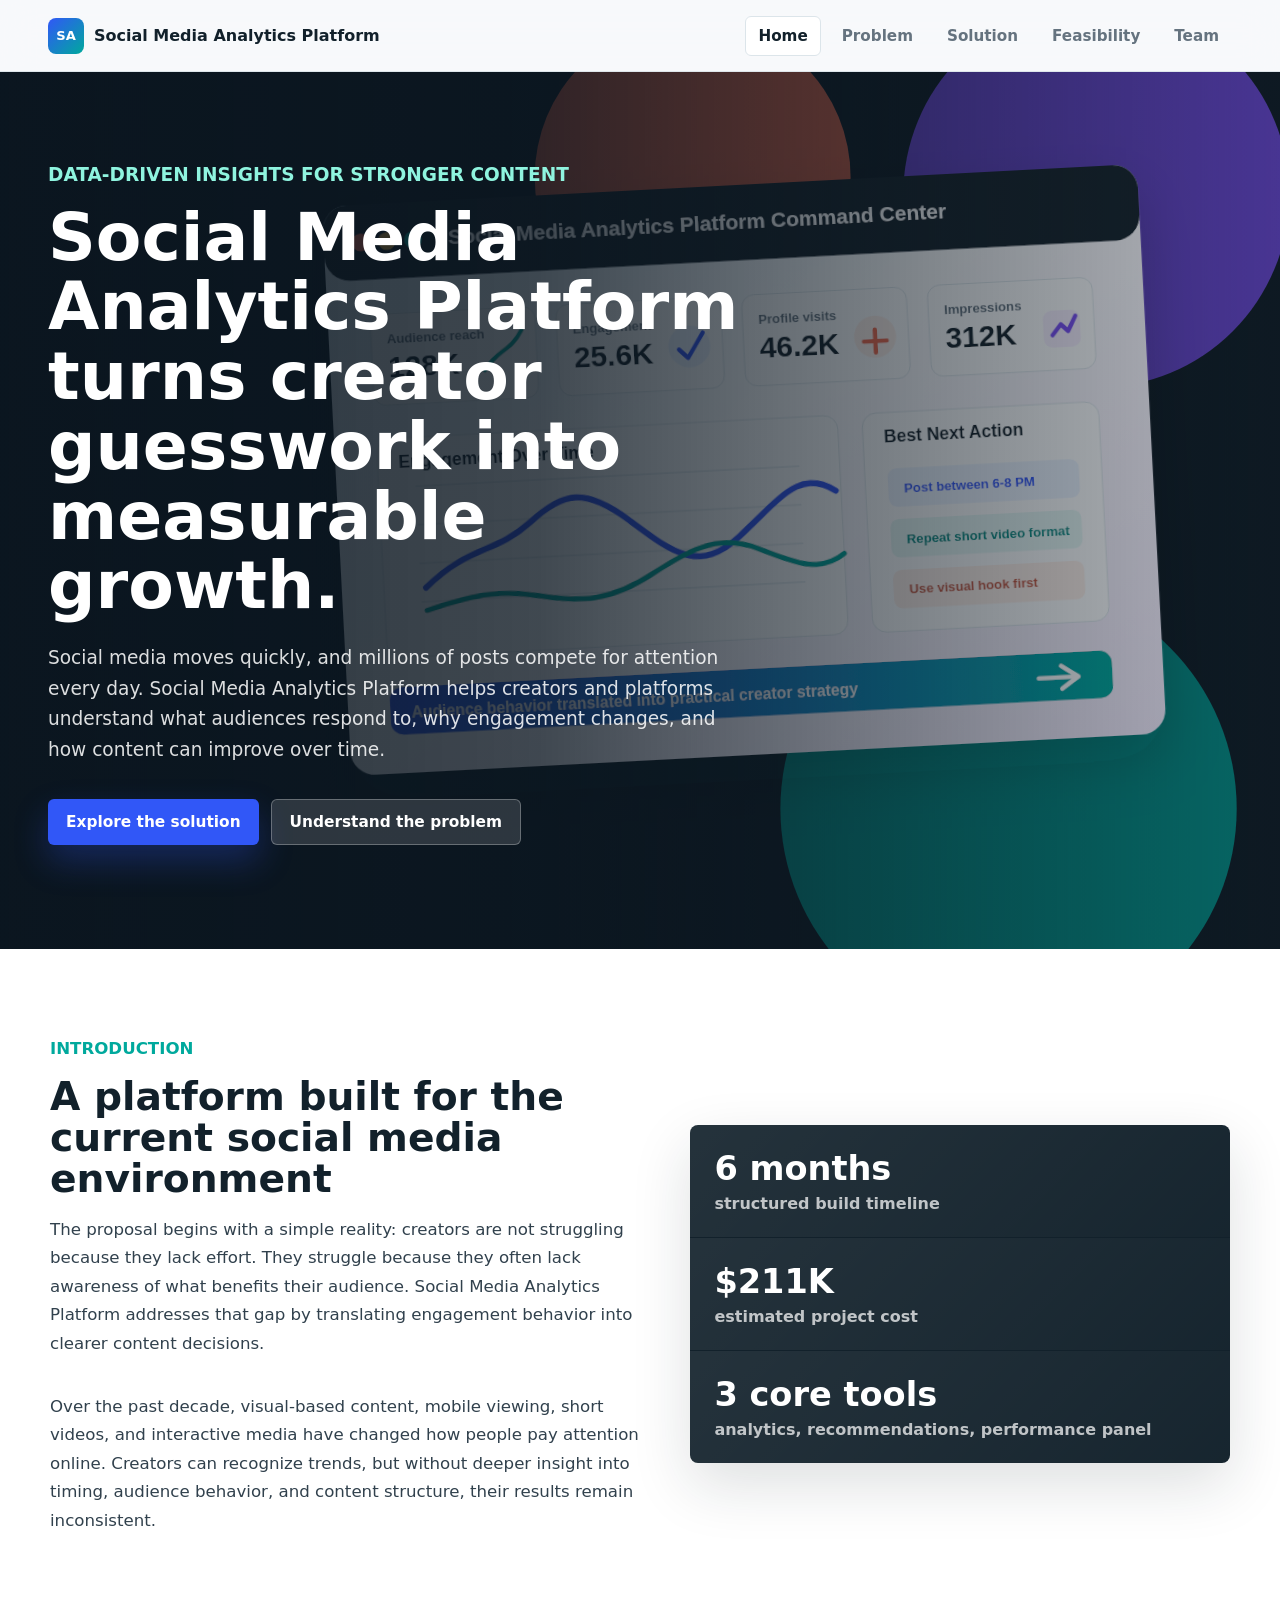
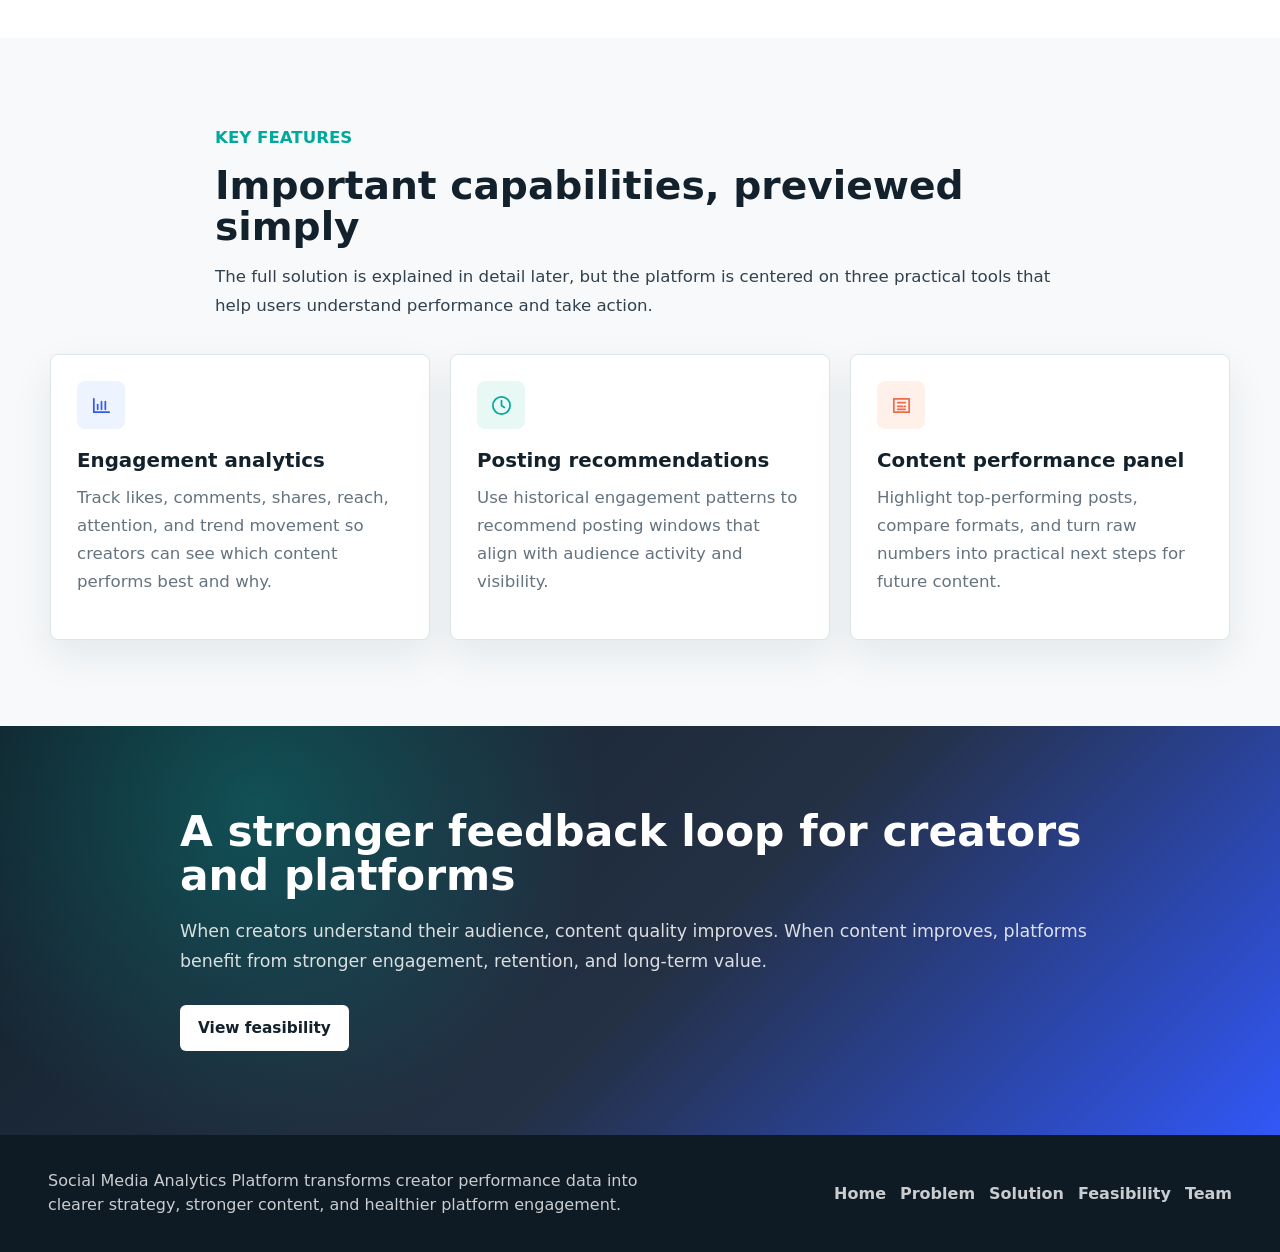
==== commit 149a932d: "Add files via upload" ====
--- a/index.html
+++ b/index.html
@@ -3,7 +3,7 @@
   <head>
     <meta charset="UTF-8" />
     <meta name="viewport" content="width=device-width, initial-scale=1.0" />
-    <title>Social Analytics</title>
+    <title>Social Media Analytics Platform</title>
     <link rel="stylesheet" href="src/styles.css" />
   </head>
   <body>
